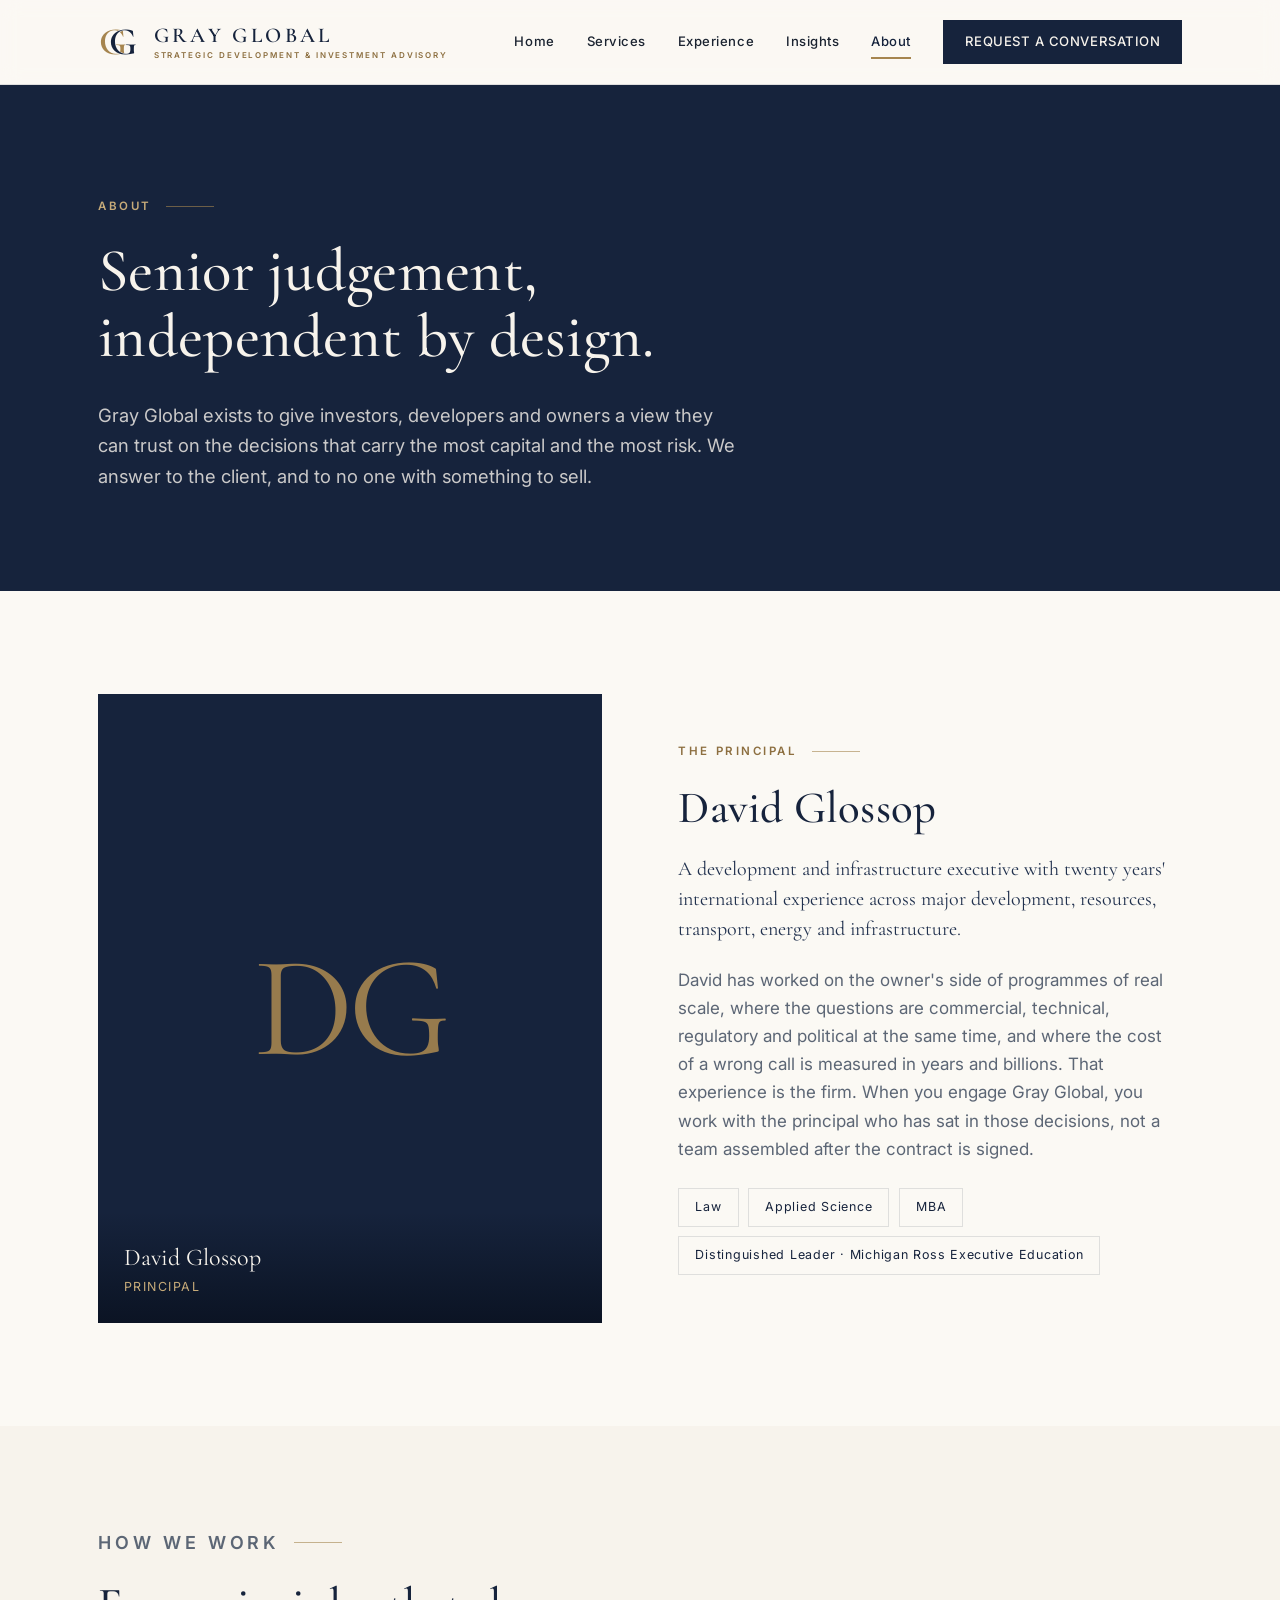
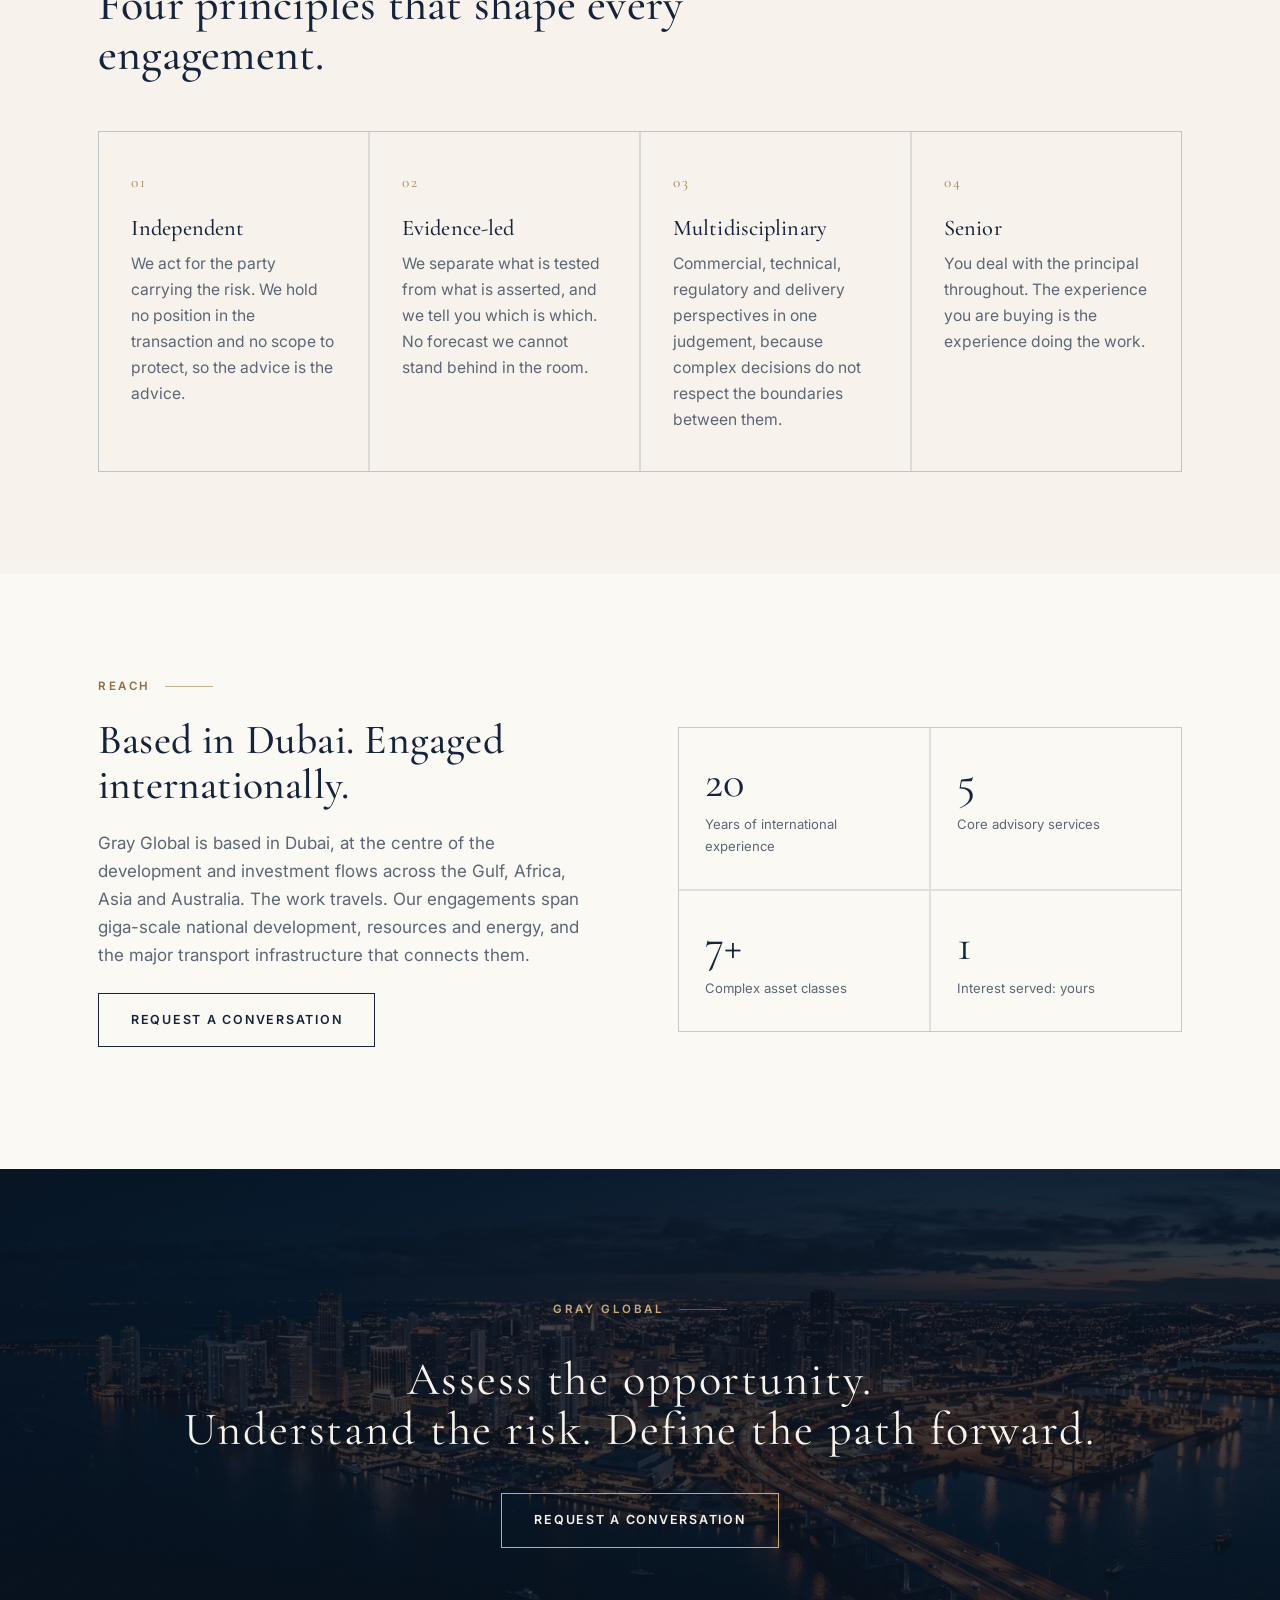
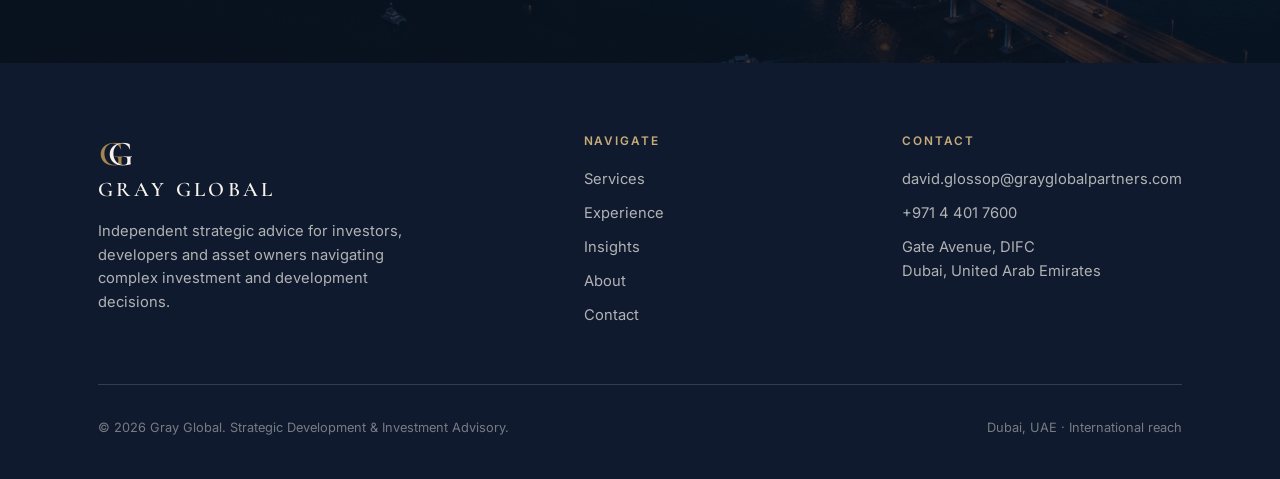
==== public/about.html @ 7c4947dd "Gray Global marketing site: six pages, three insight articles, custom imagery Hand-built static site" ====
<!DOCTYPE html>
<html lang="en">
<head>
<meta charset="utf-8">
<meta name="viewport" content="width=device-width, initial-scale=1">
<title>About — Gray Global</title>
<meta name="description" content="Gray Global is led by David Glossop, a development and infrastructure executive with twenty years' international experience. Independent by design. Dubai, UAE.">
<link rel="icon" href="img/favicon.svg" type="image/svg+xml">
<link rel="preconnect" href="https://fonts.googleapis.com">
<link rel="preconnect" href="https://fonts.gstatic.com" crossorigin>
<link href="https://fonts.googleapis.com/css2?family=Cormorant+Garamond:wght@400;500;600&family=Inter:wght@300;400;500;600&display=swap" rel="stylesheet">
<link rel="stylesheet" href="css/style.css">
</head>
<body>

<header class="site-header">
  <div class="wrap">
    <a class="brand" href="index.html" aria-label="Gray Global home">
      <svg class="mark" viewBox="0 0 48 48" aria-hidden="true">
        <text x="1" y="38" font-size="44" font-weight="600" fill="#a6854f" style="font-family:var(--serif)">G</text>
        <text x="13" y="38" font-size="44" font-weight="600" fill="#16233c" stroke="#fbf9f4" stroke-width="1.1" paint-order="stroke" style="font-family:var(--serif)">G</text>
      </svg>
      <span class="word"><span class="name">GRAY GLOBAL</span><span class="sub">Strategic Development &amp; Investment Advisory</span></span>
    </a>
    <button class="nav-toggle" aria-label="Menu" onclick="document.getElementById('nav').classList.toggle('open')"><span></span><span></span><span></span></button>
    <nav class="nav" id="nav">
      <a href="index.html">Home</a>
      <a href="services.html">Services</a>
      <a href="experience.html">Experience</a>
      <a href="insights.html">Insights</a>
      <a href="about.html" class="active">About</a>
      <a href="contact.html" class="btn solid">Request a conversation</a>
    </nav>
  </div>
</header>

<section class="bg-navy" style="padding:clamp(5rem,9vw,7rem) 0 clamp(4rem,7vw,5rem)">
  <div class="wrap">
    <p class="eyebrow light">About</p>
    <h1 style="color:var(--cream);font-size:clamp(2.4rem,5vw,3.8rem);max-width:20ch">Senior judgement, independent by design.</h1>
    <p style="max-width:54ch;color:rgba(247,243,236,0.8);font-size:1.15rem">Gray Global exists to give investors, developers and owners a view they can trust on the decisions that carry the most capital and the most risk. We answer to the client, and to no one with something to sell.</p>
  </div>
</section>

<section>
  <div class="wrap">
    <div class="lead-split">
      <div class="portrait">
        <div class="initials">DG</div>
        <div class="cap"><div class="n">David Glossop</div><div class="r">Principal</div></div>
      </div>
      <div>
        <p class="eyebrow">The principal</p>
        <h2 style="font-size:clamp(2rem,3.5vw,2.8rem)">David Glossop</h2>
        <p class="lede">A development and infrastructure executive with twenty years' international experience across major development, resources, transport, energy and infrastructure.</p>
        <p style="color:var(--muted)">David has worked on the owner's side of programmes of real scale, where the questions are commercial, technical, regulatory and political at the same time, and where the cost of a wrong call is measured in years and billions. That experience is the firm. When you engage Gray Global, you work with the principal who has sat in those decisions, not a team assembled after the contract is signed.</p>
        <div class="creds">
          <span class="cred">Law</span>
          <span class="cred">Applied Science</span>
          <span class="cred">MBA</span>
          <span class="cred">Distinguished Leader · Michigan Ross Executive Education</span>
        </div>
      </div>
    </div>
  </div>
</section>

<section class="bg-cream">
  <div class="wrap">
    <div class="section-head">
      <p class="eyebrow">How we work</p>
      <h2>Four principles that shape every engagement.</h2>
    </div>
    <div class="grid svc" style="grid-template-columns:repeat(auto-fit,minmax(240px,1fr))">
      <div class="card"><div class="num">01</div><h3>Independent</h3><p>We act for the party carrying the risk. We hold no position in the transaction and no scope to protect, so the advice is the advice.</p></div>
      <div class="card"><div class="num">02</div><h3>Evidence-led</h3><p>We separate what is tested from what is asserted, and we tell you which is which. No forecast we cannot stand behind in the room.</p></div>
      <div class="card"><div class="num">03</div><h3>Multidisciplinary</h3><p>Commercial, technical, regulatory and delivery perspectives in one judgement, because complex decisions do not respect the boundaries between them.</p></div>
      <div class="card"><div class="num">04</div><h3>Senior</h3><p>You deal with the principal throughout. The experience you are buying is the experience doing the work.</p></div>
    </div>
  </div>
</section>

<section>
  <div class="wrap">
    <div class="lead-split">
      <div>
        <p class="eyebrow">Reach</p>
        <h2 style="font-size:clamp(2rem,3.5vw,2.6rem)">Based in Dubai. Engaged internationally.</h2>
        <p style="color:var(--muted)">Gray Global is based in Dubai, at the centre of the development and investment flows across the Gulf, Africa, Asia and Australia. The work travels. Our engagements span giga-scale national development, resources and energy, and the major transport infrastructure that connects them.</p>
        <p style="margin-top:1.5rem"><a href="contact.html" class="btn">Request a conversation</a></p>
      </div>
      <div class="facts">
        <div class="fact"><div class="big">20</div><div class="lbl">Years of international experience</div></div>
        <div class="fact"><div class="big">5</div><div class="lbl">Core advisory services</div></div>
        <div class="fact"><div class="big">7+</div><div class="lbl">Complex asset classes</div></div>
        <div class="fact"><div class="big">1</div><div class="lbl">Interest served: yours</div></div>
      </div>
    </div>
  </div>
</section>

<section class="band" style="padding:clamp(5rem,9vw,8rem) 0">
  <div class="bg" style="background-image:url('img/band.jpg')"></div>
  <div class="wrap">
    <p class="eyebrow center light">Gray Global</p>
    <h2>Assess the opportunity.<br>Understand the risk. Define the path forward.</h2>
    <a href="contact.html" class="btn light" style="margin-top:1rem">Request a conversation</a>
  </div>
</section>

<footer class="site-footer">
  <div class="wrap">
    <div class="top">
      <div>
        <a class="brand" href="index.html" style="gap:0.7rem">
          <svg class="mark" viewBox="0 0 48 48" aria-hidden="true" style="width:38px;height:38px">
            <text x="1" y="38" font-size="44" font-weight="600" fill="#a6854f" style="font-family:var(--serif)">G</text>
            <text x="13" y="38" font-size="44" font-weight="600" fill="#f7f3ec" style="font-family:var(--serif)">G</text>
          </svg>
          <span class="word"><span class="name" style="color:#f7f3ec;font-family:var(--serif);font-size:1.3rem;letter-spacing:0.16em">GRAY GLOBAL</span></span>
        </a>
        <p class="blurb">Independent strategic advice for investors, developers and asset owners navigating complex investment and development decisions.</p>
      </div>
      <div><h4>Navigate</h4><a href="services.html">Services</a><a href="experience.html">Experience</a><a href="insights.html">Insights</a><a href="about.html">About</a><a href="contact.html">Contact</a></div>
      <div><h4>Contact</h4><a href="mailto:david.glossop@grayglobalpartners.com">david.glossop@grayglobalpartners.com</a><a href="tel:+97144017600">+971 4 401 7600</a><span style="display:block;margin-top:0.6rem;color:rgba(247,243,236,0.7)">Gate Avenue, DIFC<br>Dubai, United Arab Emirates</span></div>
    </div>
    <div class="bottom"><span>© 2026 Gray Global. Strategic Development &amp; Investment Advisory.</span><span>Dubai, UAE · International reach</span></div>
  </div>
</footer>

</body>
</html>
---- public/css/style.css ----
/* Gray Global — design system
   Palette and type lifted from the capability-statement flyer:
   deep navy, muted bronze, warm cream, classical serif display. */

:root {
  --navy:        #16233c;
  --navy-deep:   #0f1a2e;
  --navy-soft:   #22324f;
  --bronze:      #a6854f;
  --bronze-dim:  #8d6f40;
  --bronze-light:#c7ab79;
  --cream:       #f7f3ec;
  --paper:       #fbf9f4;
  --ink:         #1b2330;
  --muted:       #5c6675;
  --line:        rgba(22, 35, 60, 0.12);
  --line-light:  rgba(247, 243, 236, 0.16);

  --serif: "Cormorant Garamond", Georgia, "Times New Roman", serif;
  --sans:  "Inter", -apple-system, BlinkMacSystemFont, "Segoe UI", Helvetica, Arial, sans-serif;

  --wrap: 1180px;
  --gutter: clamp(1.25rem, 4vw, 3rem);
}

*, *::before, *::after { box-sizing: border-box; }

html { scroll-behavior: smooth; -webkit-text-size-adjust: 100%; }

body {
  margin: 0;
  font-family: var(--sans);
  color: var(--ink);
  background: var(--paper);
  font-size: 17px;
  line-height: 1.65;
  font-weight: 400;
  -webkit-font-smoothing: antialiased;
  text-rendering: optimizeLegibility;
}

h1, h2, h3, h4 {
  font-family: var(--serif);
  font-weight: 500;
  line-height: 1.08;
  color: var(--navy);
  margin: 0 0 0.5em;
  letter-spacing: 0.005em;
}

p { margin: 0 0 1.1em; }
a { color: var(--bronze-dim); text-decoration: none; transition: color .2s ease; }
a:hover { color: var(--navy); }
img { max-width: 100%; display: block; }

.wrap { max-width: var(--wrap); margin: 0 auto; padding: 0 var(--gutter); }

.eyebrow {
  font-family: var(--sans);
  font-size: 0.72rem;
  font-weight: 600;
  letter-spacing: 0.22em;
  text-transform: uppercase;
  color: var(--bronze-dim);
  margin: 0 0 1.4rem;
  display: flex;
  align-items: center;
  gap: 0.9rem;
}
.eyebrow::after {
  content: "";
  flex: 0 0 48px;
  height: 1px;
  background: var(--bronze);
  opacity: 0.6;
}
.eyebrow.center { justify-content: center; }
.eyebrow.light { color: var(--bronze-light); }

/* ---------- buttons ---------- */
.btn {
  display: inline-block;
  font-family: var(--sans);
  font-size: 0.78rem;
  font-weight: 600;
  letter-spacing: 0.14em;
  text-transform: uppercase;
  padding: 1rem 2rem;
  border: 1px solid var(--navy);
  color: var(--navy);
  background: transparent;
  cursor: pointer;
  transition: all .25s ease;
}
.btn:hover { background: var(--navy); color: var(--cream); }
.btn.solid { background: var(--navy); color: var(--cream); }
.btn.solid:hover { background: var(--bronze); border-color: var(--bronze); color: #fff; }
.btn.light { border-color: var(--bronze-light); color: var(--cream); }
.btn.light:hover { background: var(--bronze); border-color: var(--bronze); color: #fff; }

/* ---------- header ---------- */
.site-header {
  position: sticky; top: 0; z-index: 50;
  background: rgba(251, 249, 244, 0.86);
  backdrop-filter: saturate(140%) blur(10px);
  border-bottom: 1px solid var(--line);
}
.site-header .wrap {
  display: flex; align-items: center; justify-content: space-between;
  height: 84px;
}
.brand { display: flex; align-items: center; gap: 0.85rem; }
.brand .mark { width: 42px; height: 42px; flex: none; }
.brand .word { display: flex; flex-direction: column; line-height: 1; }
.brand .word .name {
  font-family: var(--serif); font-size: 1.32rem; font-weight: 600;
  letter-spacing: 0.16em; color: var(--navy);
}
.brand .word .sub {
  font-family: var(--sans); font-size: 0.5rem; font-weight: 600;
  letter-spacing: 0.24em; text-transform: uppercase; color: var(--bronze-dim);
  margin-top: 4px;
}
.nav { display: flex; align-items: center; gap: 2rem; }
.nav a {
  font-family: var(--sans); font-size: 0.82rem; font-weight: 500;
  letter-spacing: 0.04em; color: var(--ink); position: relative; padding: 4px 0;
}
.nav a:hover, .nav a.active { color: var(--navy); }
.nav a.active::after {
  content: ""; position: absolute; left: 0; right: 0; bottom: -2px;
  height: 2px; background: var(--bronze);
}
.nav .btn { padding: 0.65rem 1.3rem; }
.nav-toggle { display: none; background: none; border: 0; cursor: pointer; padding: 8px; }
.nav-toggle span { display: block; width: 24px; height: 2px; background: var(--navy); margin: 5px 0; transition: .2s; }

/* ---------- hero ---------- */
.hero {
  position: relative;
  min-height: 86vh;
  display: flex; align-items: center;
  color: var(--cream);
  overflow: hidden;
}
.hero .bg {
  position: absolute; inset: 0;
  background: var(--navy-deep) center/cover no-repeat;
  z-index: 0;
}
.hero .bg::after {
  content: ""; position: absolute; inset: 0;
  background: linear-gradient(100deg, rgba(10,18,33,0.92) 0%, rgba(10,18,33,0.70) 42%, rgba(10,18,33,0.25) 100%);
}
.hero .wrap { position: relative; z-index: 2; padding-top: 4rem; padding-bottom: 4rem; }
.hero h1 {
  color: var(--cream);
  font-size: clamp(2.6rem, 6vw, 4.9rem);
  font-weight: 500;
  max-width: 15ch;
  margin-bottom: 1.6rem;
}
.hero .lead {
  font-size: clamp(1.05rem, 1.6vw, 1.3rem);
  max-width: 46ch; color: rgba(247,243,236,0.82); font-weight: 300;
  margin-bottom: 2.4rem;
}
.hero .cta-row { display: flex; gap: 1rem; flex-wrap: wrap; }

/* ---------- generic section ---------- */
section { padding: clamp(4rem, 8vw, 7rem) 0; }
.section-head { max-width: 62ch; margin-bottom: 3.2rem; }
.section-head.center { margin-left: auto; margin-right: auto; text-align: center; }
.section-head h2 { font-size: clamp(2rem, 3.6vw, 3rem); }
.section-head p { color: var(--muted); font-size: 1.12rem; }
.lede { font-size: 1.25rem; color: var(--navy-soft); font-family: var(--serif); font-weight: 400; line-height: 1.5; }

.bg-cream { background: var(--cream); }
.bg-navy { background: var(--navy); color: rgba(247,243,236,0.82); }
.bg-navy h2, .bg-navy h3 { color: var(--cream); }

/* intro statement */
.statement { text-align: center; }
.statement p {
  font-family: var(--serif); font-weight: 400;
  font-size: clamp(1.5rem, 3vw, 2.2rem); line-height: 1.4;
  color: var(--navy); max-width: 24ch; margin: 0 auto; letter-spacing: 0.01em;
}
.statement p .accent { color: var(--bronze-dim); }

/* ---------- service cards ---------- */
.grid { display: grid; gap: 2px; background: var(--line); border: 1px solid var(--line); }
.grid.svc { grid-template-columns: repeat(auto-fit, minmax(230px, 1fr)); }
.card {
  background: var(--paper); padding: 2.4rem 2rem;
  display: flex; flex-direction: column;
}
.bg-cream .card { background: var(--cream); }
.card .ico {
  width: 34px; height: 34px; color: var(--bronze); margin-bottom: 1.5rem;
}
.card h3 { font-size: 1.4rem; margin-bottom: 0.7rem; }
.card p { color: var(--muted); font-size: 0.98rem; margin-bottom: 0; }
.card .num {
  font-family: var(--serif); font-size: 0.95rem; color: var(--bronze);
  letter-spacing: 0.1em; margin-bottom: 1.3rem;
}

/* ---------- service detail rows ---------- */
.svc-row {
  display: grid; grid-template-columns: 0.9fr 1.4fr; gap: clamp(2rem, 6vw, 5rem);
  padding: clamp(2.6rem, 5vw, 4rem) 0; border-top: 1px solid var(--line);
  align-items: start;
}
.svc-row:last-child { border-bottom: 1px solid var(--line); }
.svc-row .num-lg { font-family: var(--serif); font-size: 2.4rem; color: var(--bronze); line-height: 1; }
.svc-row h3 { font-size: 1.9rem; margin-top: 0.6rem; }
.svc-row .detail p:last-child { margin-bottom: 0; }
.svc-row .detail .tags { display: flex; flex-wrap: wrap; gap: 0.5rem; margin-top: 1.4rem; }
.tag {
  font-family: var(--sans); font-size: 0.72rem; font-weight: 500; letter-spacing: 0.04em;
  color: var(--navy-soft); border: 1px solid var(--line); padding: 0.4rem 0.85rem; border-radius: 2px;
}

/* ---------- experience tiles ---------- */
.tiles { display: grid; grid-template-columns: repeat(auto-fit, minmax(300px, 1fr)); gap: 1.6rem; }
.tile { position: relative; overflow: hidden; min-height: 320px; display: flex; align-items: flex-end; color: var(--cream); }
.tile img { position: absolute; inset: 0; width: 100%; height: 100%; object-fit: cover; z-index: 0; transition: transform .6s ease; }
.tile::after { content: ""; position: absolute; inset: 0; background: linear-gradient(to top, rgba(10,18,33,0.92) 8%, rgba(10,18,33,0.15) 75%); z-index: 1; }
.tile:hover img { transform: scale(1.05); }
.tile .tile-body { position: relative; z-index: 2; padding: 1.8rem; }
.tile h3 { color: var(--cream); font-size: 1.5rem; margin-bottom: 0.4rem; }
.tile p { color: rgba(247,243,236,0.78); font-size: 0.9rem; margin: 0; }

/* ---------- engagements list ---------- */
.eng { border-top: 1px solid var(--line); padding: 2.4rem 0; display: grid; grid-template-columns: 0.5fr 1.5fr; gap: 2rem; }
.eng:last-child { border-bottom: 1px solid var(--line); }
.eng .proj { font-family: var(--serif); font-size: 1.55rem; color: var(--navy); }
.eng .meta { font-size: 0.78rem; letter-spacing: 0.1em; text-transform: uppercase; color: var(--bronze-dim); margin-top: 0.4rem; }
.eng .body p:last-child { margin-bottom: 0; }

/* ---------- logos strip ---------- */
.logos { display: flex; flex-wrap: wrap; justify-content: center; gap: 1rem 0; align-items: center; }
.logos span {
  font-family: var(--serif); font-size: 1.15rem; letter-spacing: 0.08em; color: var(--navy);
  padding: 0.3rem 1.8rem; position: relative; opacity: 0.82;
}
.logos span + span::before {
  content: ""; position: absolute; left: 0; top: 50%; transform: translateY(-50%);
  height: 1.1rem; width: 1px; background: var(--line);
}

/* ---------- CTA band ---------- */
.band { position: relative; color: var(--cream); text-align: center; overflow: hidden; }
.band .bg { position: absolute; inset: 0; background: var(--navy-deep) center/cover no-repeat; z-index: 0; }
.band .bg::after { content: ""; position: absolute; inset: 0; background: rgba(10,18,33,0.78); }
.band .wrap { position: relative; z-index: 2; }
.band h2 { color: var(--cream); font-size: clamp(1.8rem, 4vw, 2.9rem); font-weight: 400; letter-spacing: 0.04em; }
.band p { color: rgba(247,243,236,0.8); max-width: 52ch; margin: 1rem auto 2.2rem; }

/* ---------- insights ---------- */
.posts { display: grid; grid-template-columns: repeat(auto-fit, minmax(300px, 1fr)); gap: 2.4rem; }
.post { display: flex; flex-direction: column; }
.post .kicker { font-size: 0.72rem; letter-spacing: 0.16em; text-transform: uppercase; color: var(--bronze-dim); margin-bottom: 0.9rem; }
.post h3 { font-size: 1.65rem; margin-bottom: 0.7rem; }
.post h3 a { color: var(--navy); }
.post h3 a:hover { color: var(--bronze-dim); }
.post p { color: var(--muted); font-size: 0.98rem; }
.post .read { font-size: 0.78rem; letter-spacing: 0.1em; text-transform: uppercase; color: var(--bronze-dim); font-weight: 600; margin-top: auto; }

/* article */
.article { max-width: 44rem; margin: 0 auto; }
.article .kicker { font-size: 0.74rem; letter-spacing: 0.16em; text-transform: uppercase; color: var(--bronze-dim); margin-bottom: 1.2rem; }
.article h1 { font-size: clamp(2.2rem, 4.5vw, 3.4rem); margin-bottom: 1.2rem; }
.article .byline { color: var(--muted); font-size: 0.9rem; margin-bottom: 2.6rem; padding-bottom: 2rem; border-bottom: 1px solid var(--line); }
.article h2 { font-size: 1.7rem; margin: 2.4rem 0 0.8rem; }
.article p { font-size: 1.08rem; line-height: 1.75; }
.article blockquote { margin: 2rem 0; padding-left: 1.6rem; border-left: 2px solid var(--bronze); font-family: var(--serif); font-size: 1.4rem; line-height: 1.5; color: var(--navy); }

/* ---------- about ---------- */
.lead-split { display: grid; grid-template-columns: 1fr 1fr; gap: clamp(2rem, 6vw, 5rem); align-items: center; }
.portrait { background: var(--navy); aspect-ratio: 4/5; position: relative; overflow: hidden; display: flex; align-items: flex-end; }
.portrait .initials { font-family: var(--serif); font-size: 9rem; color: var(--bronze); opacity: 0.9; position: absolute; inset: 0; display: flex; align-items: center; justify-content: center; letter-spacing: -0.04em; }
.portrait .cap { position: relative; z-index: 2; padding: 1.6rem; color: var(--cream); background: linear-gradient(to top, rgba(10,18,33,0.9), transparent); width: 100%; }
.portrait .cap .n { font-family: var(--serif); font-size: 1.5rem; }
.portrait .cap .r { font-size: 0.78rem; letter-spacing: 0.12em; text-transform: uppercase; color: var(--bronze-light); }
.creds { display: flex; flex-wrap: wrap; gap: 0.6rem; margin-top: 1.6rem; }
.cred { font-family: var(--sans); font-size: 0.78rem; letter-spacing: 0.06em; color: var(--navy); border: 1px solid var(--line); padding: 0.5rem 1rem; }

.facts { display: grid; grid-template-columns: repeat(auto-fit, minmax(180px, 1fr)); gap: 2px; background: var(--line); border: 1px solid var(--line); margin-top: 1rem; }
.fact { background: var(--paper); padding: 2rem 1.6rem; }
.bg-cream .fact { background: var(--cream); }
.fact .big { font-family: var(--serif); font-size: 2.8rem; color: var(--navy); line-height: 1; }
.fact .lbl { font-size: 0.82rem; color: var(--muted); margin-top: 0.6rem; }

/* ---------- contact ---------- */
.contact-grid { display: grid; grid-template-columns: 1fr 1fr; gap: clamp(2.5rem, 6vw, 5rem); }
.field { margin-bottom: 1.4rem; }
.field label { display: block; font-size: 0.74rem; letter-spacing: 0.1em; text-transform: uppercase; color: var(--navy-soft); font-weight: 600; margin-bottom: 0.55rem; }
.field input, .field textarea, .field select {
  width: 100%; font-family: var(--sans); font-size: 1rem; color: var(--ink);
  padding: 0.85rem 1rem; border: 1px solid var(--line); background: #fff; border-radius: 2px;
}
.field input:focus, .field textarea:focus, .field select:focus { outline: none; border-color: var(--bronze); }
.field textarea { min-height: 140px; resize: vertical; }
.form-note { font-size: 0.82rem; color: var(--muted); margin-top: 1rem; }
.form-ok { display: none; padding: 1.1rem 1.3rem; background: rgba(166,133,79,0.12); border: 1px solid var(--bronze); color: var(--navy); margin-bottom: 1.4rem; font-size: 0.95rem; }
.contact-detail { margin-bottom: 1.8rem; }
.contact-detail .k { font-size: 0.72rem; letter-spacing: 0.14em; text-transform: uppercase; color: var(--bronze-dim); margin-bottom: 0.3rem; }
.contact-detail .v { font-size: 1.15rem; color: var(--navy); font-family: var(--serif); }
.contact-detail .v a { color: var(--navy); }
.contact-detail .v a:hover { color: var(--bronze-dim); }

/* ---------- footer ---------- */
.site-footer { background: var(--navy-deep); color: rgba(247,243,236,0.7); padding: 4.5rem 0 2.5rem; font-size: 0.92rem; }
.site-footer .top { display: grid; grid-template-columns: 1.6fr 1fr 1fr; gap: 2.5rem; padding-bottom: 3rem; border-bottom: 1px solid var(--line-light); }
.site-footer h4 { color: var(--bronze-light); font-family: var(--sans); font-size: 0.74rem; letter-spacing: 0.16em; text-transform: uppercase; font-weight: 600; margin-bottom: 1.2rem; }
.site-footer a { color: rgba(247,243,236,0.7); display: block; margin-bottom: 0.6rem; }
.site-footer a:hover { color: var(--cream); }
.site-footer .brand .name { color: var(--cream); }
.site-footer .blurb { max-width: 34ch; margin-top: 1.2rem; line-height: 1.6; }
.site-footer .bottom { display: flex; justify-content: space-between; flex-wrap: wrap; gap: 1rem; padding-top: 2rem; font-size: 0.8rem; color: rgba(247,243,236,0.45); }

/* ---------- utilities ---------- */
.mt-0 { margin-top: 0; }
.center { text-align: center; }
.narrow { max-width: 54rem; }

/* ---------- responsive ---------- */
@media (max-width: 860px) {
  .nav { position: fixed; inset: 84px 0 auto 0; background: var(--paper); flex-direction: column; align-items: flex-start; gap: 0; padding: 1rem var(--gutter) 2rem; border-bottom: 1px solid var(--line); transform: translateY(-120%); transition: transform .3s ease; }
  .nav.open { transform: translateY(0); }
  .nav a { width: 100%; padding: 0.9rem 0; border-bottom: 1px solid var(--line); }
  .nav .btn { margin-top: 1rem; width: 100%; text-align: center; }
  .nav-toggle { display: block; }
  .svc-row { grid-template-columns: 1fr; gap: 1rem; }
  .eng { grid-template-columns: 1fr; gap: 0.6rem; }
  .lead-split, .contact-grid { grid-template-columns: 1fr; }
  .site-footer .top { grid-template-columns: 1fr; gap: 2rem; }
  .hero { min-height: 78vh; }
}
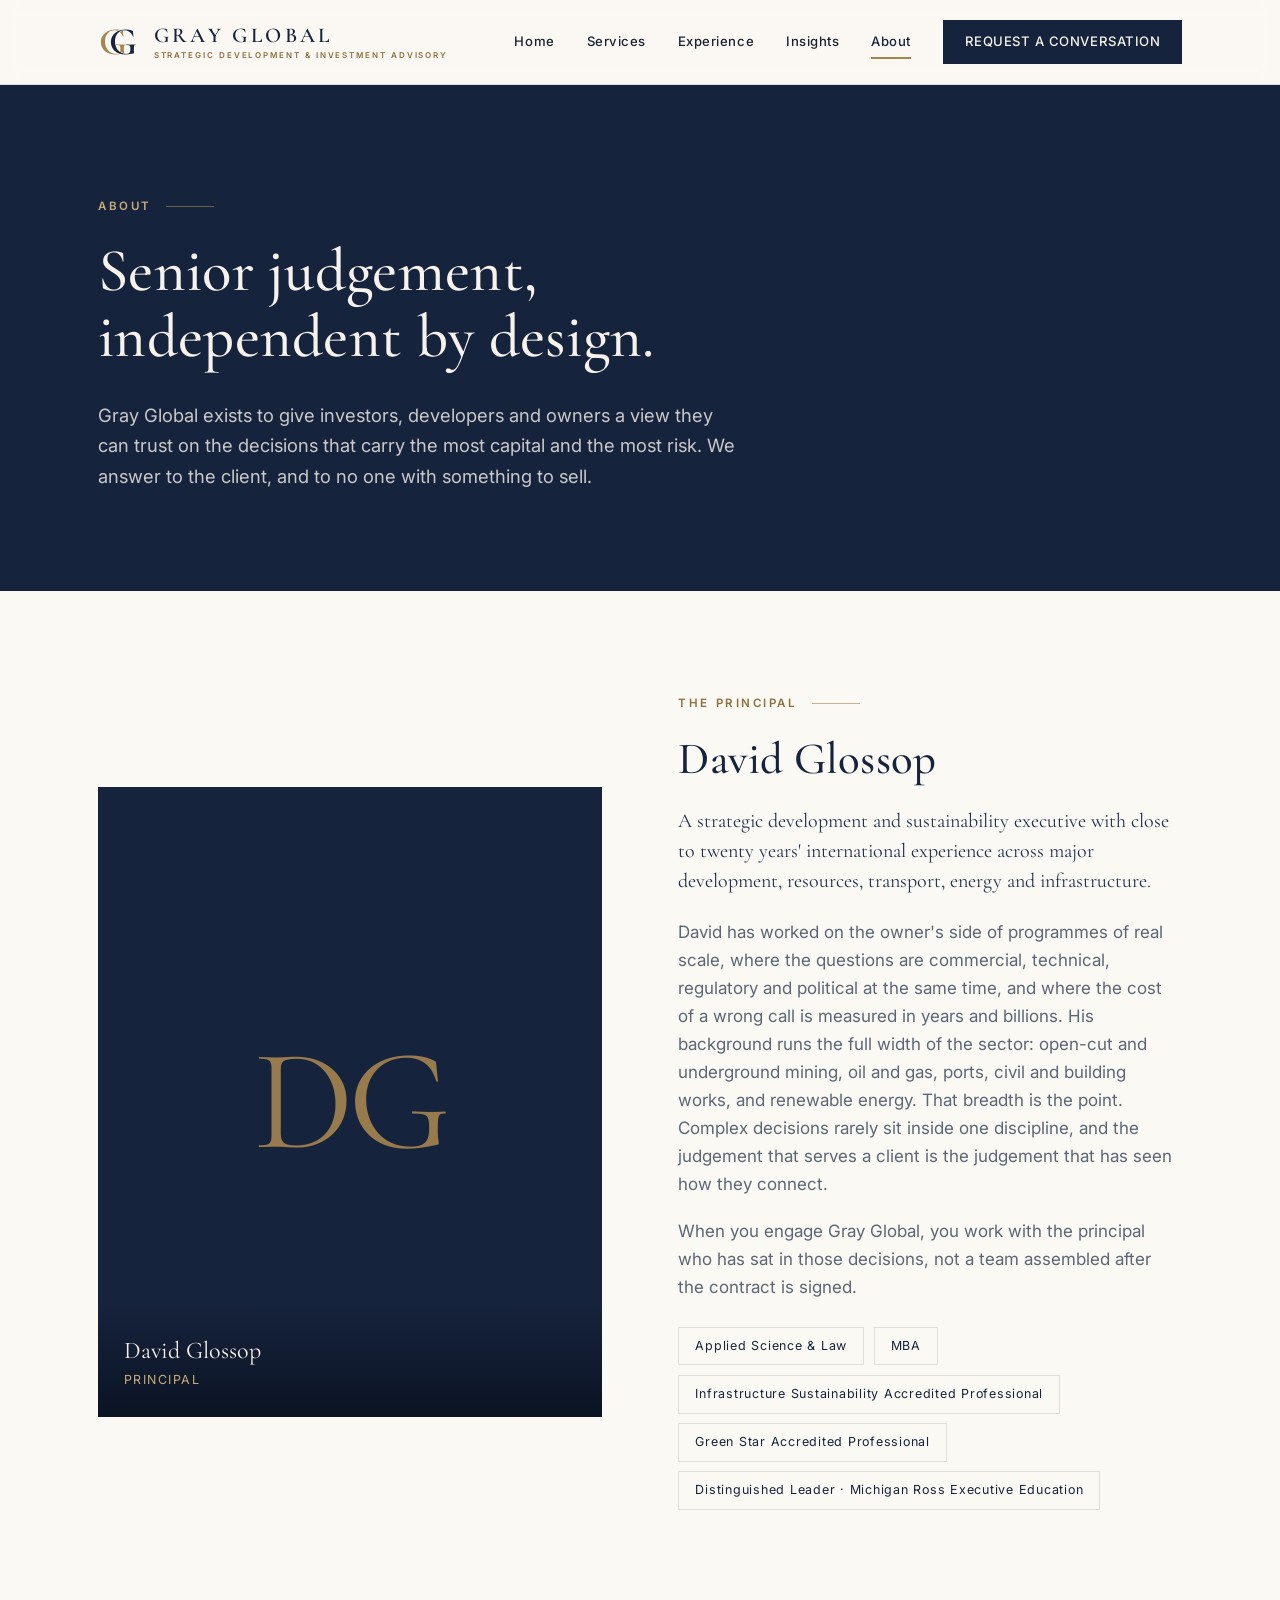
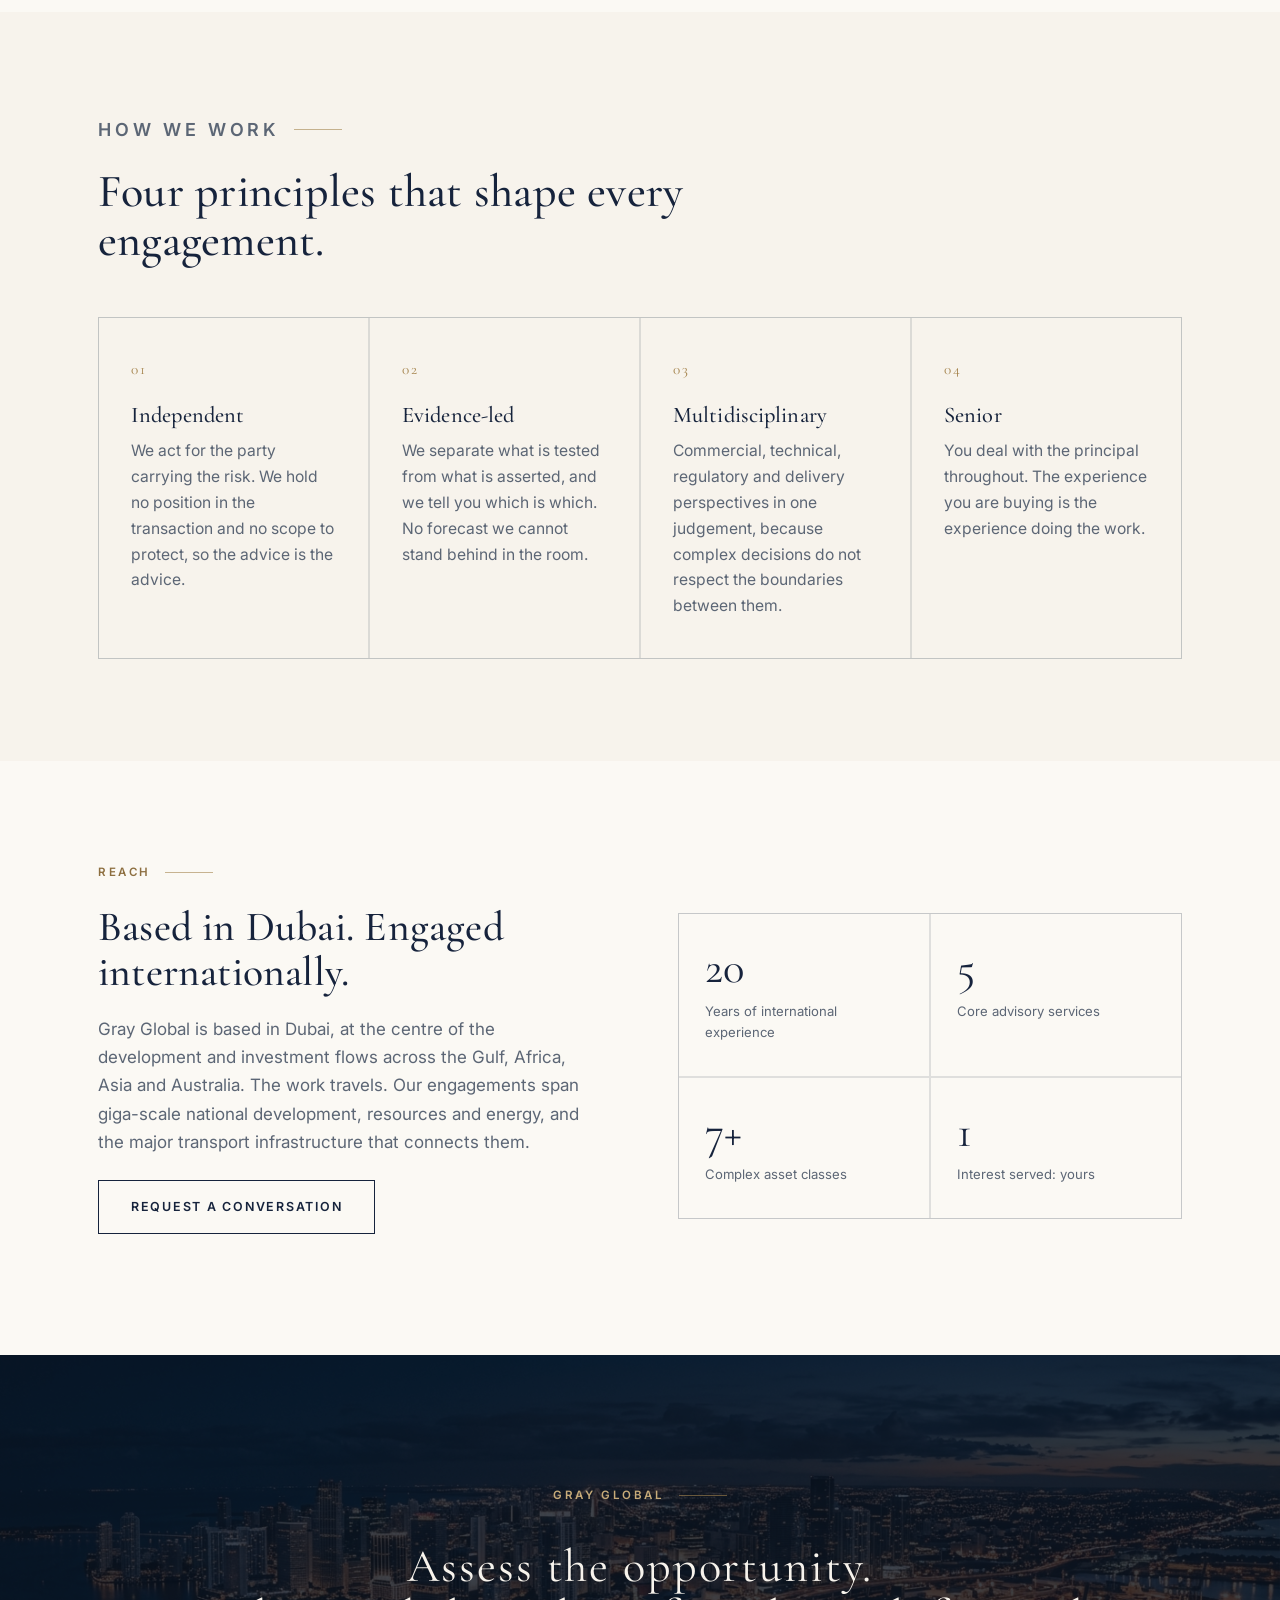
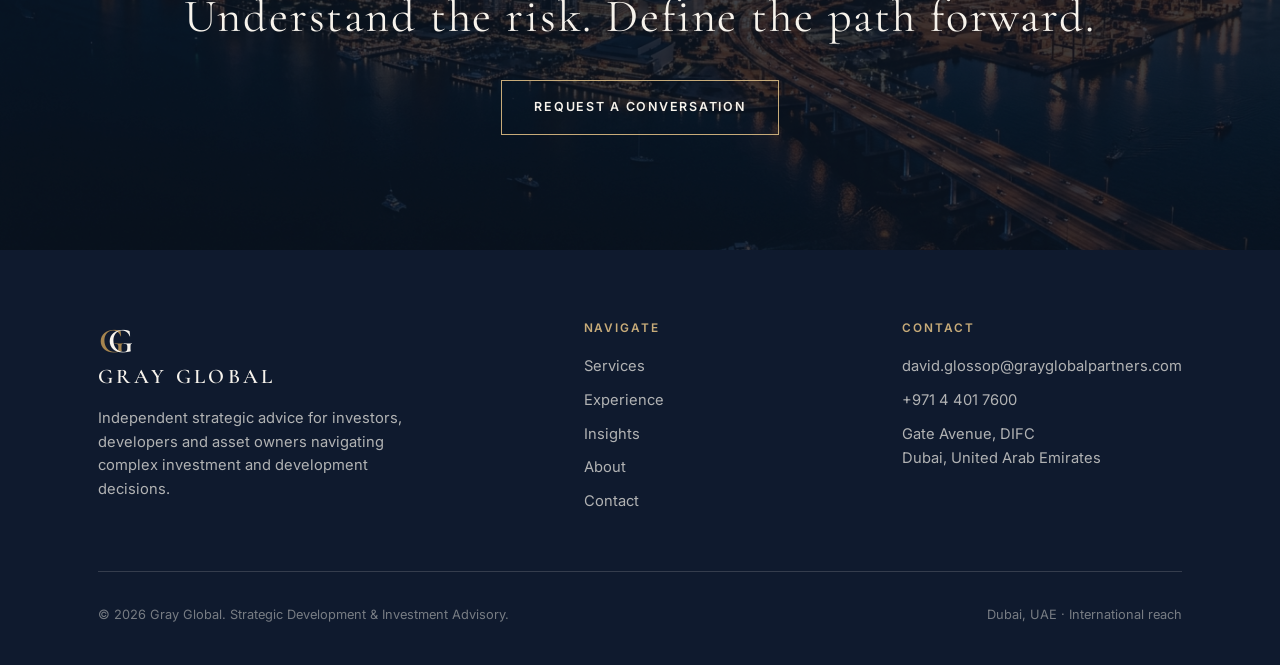
==== commit c3ff5d37: "About: real LinkedIn link + bio detail from David's public profile Sustainability + multi-sector dev" ====
--- a/public/about.html
+++ b/public/about.html
@@ -52,12 +52,14 @@
       <div>
         <p class="eyebrow">The principal</p>
         <h2 style="font-size:clamp(2rem,3.5vw,2.8rem)">David Glossop</h2>
-        <p class="lede">A development and infrastructure executive with twenty years' international experience across major development, resources, transport, energy and infrastructure.</p>
-        <p style="color:var(--muted)">David has worked on the owner's side of programmes of real scale, where the questions are commercial, technical, regulatory and political at the same time, and where the cost of a wrong call is measured in years and billions. That experience is the firm. When you engage Gray Global, you work with the principal who has sat in those decisions, not a team assembled after the contract is signed.</p>
+        <p class="lede">A strategic development and sustainability executive with close to twenty years' international experience across major development, resources, transport, energy and infrastructure.</p>
+        <p style="color:var(--muted)">David has worked on the owner's side of programmes of real scale, where the questions are commercial, technical, regulatory and political at the same time, and where the cost of a wrong call is measured in years and billions. His background runs the full width of the sector: open-cut and underground mining, oil and gas, ports, civil and building works, and renewable energy. That breadth is the point. Complex decisions rarely sit inside one discipline, and the judgement that serves a client is the judgement that has seen how they connect.</p>
+        <p style="color:var(--muted)">When you engage Gray Global, you work with the principal who has sat in those decisions, not a team assembled after the contract is signed.</p>
         <div class="creds">
-          <span class="cred">Law</span>
-          <span class="cred">Applied Science</span>
+          <span class="cred">Applied Science &amp; Law</span>
           <span class="cred">MBA</span>
+          <span class="cred">Infrastructure Sustainability Accredited Professional</span>
+          <span class="cred">Green Star Accredited Professional</span>
           <span class="cred">Distinguished Leader · Michigan Ross Executive Education</span>
         </div>
       </div>
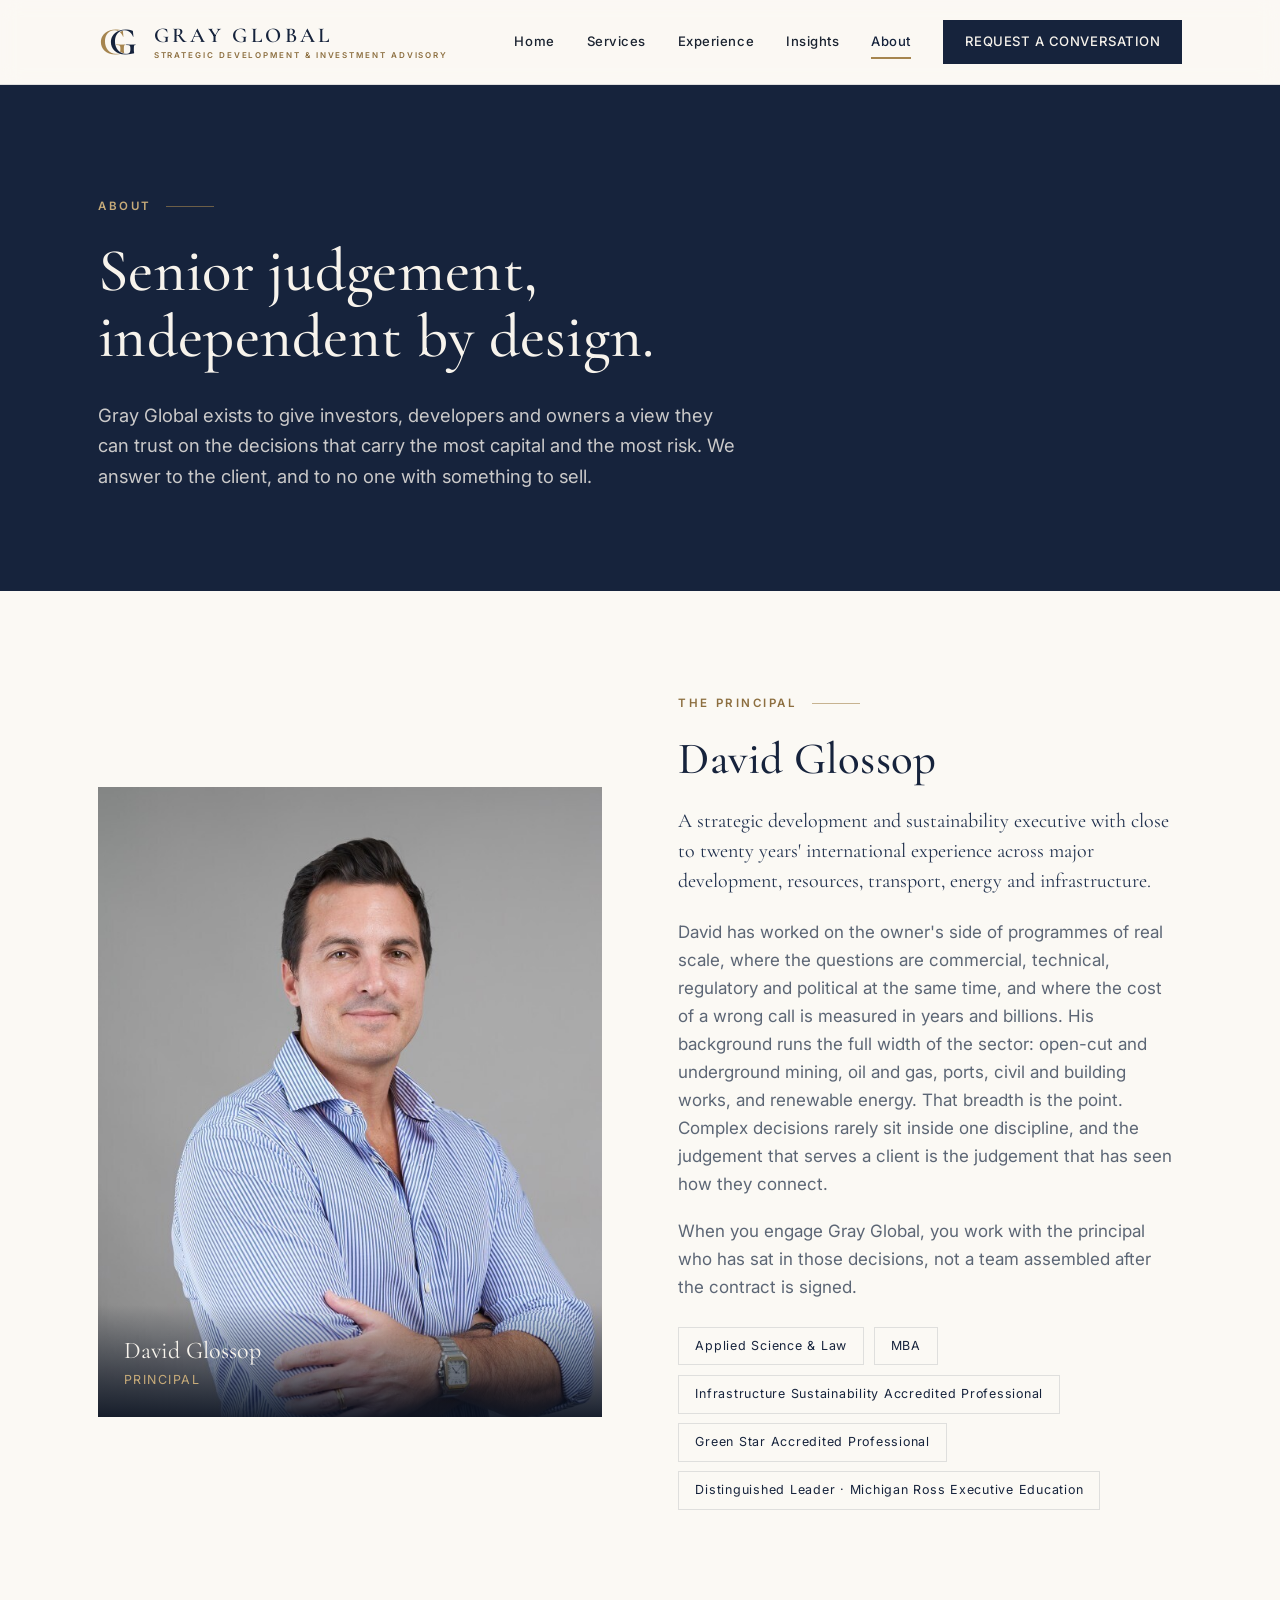
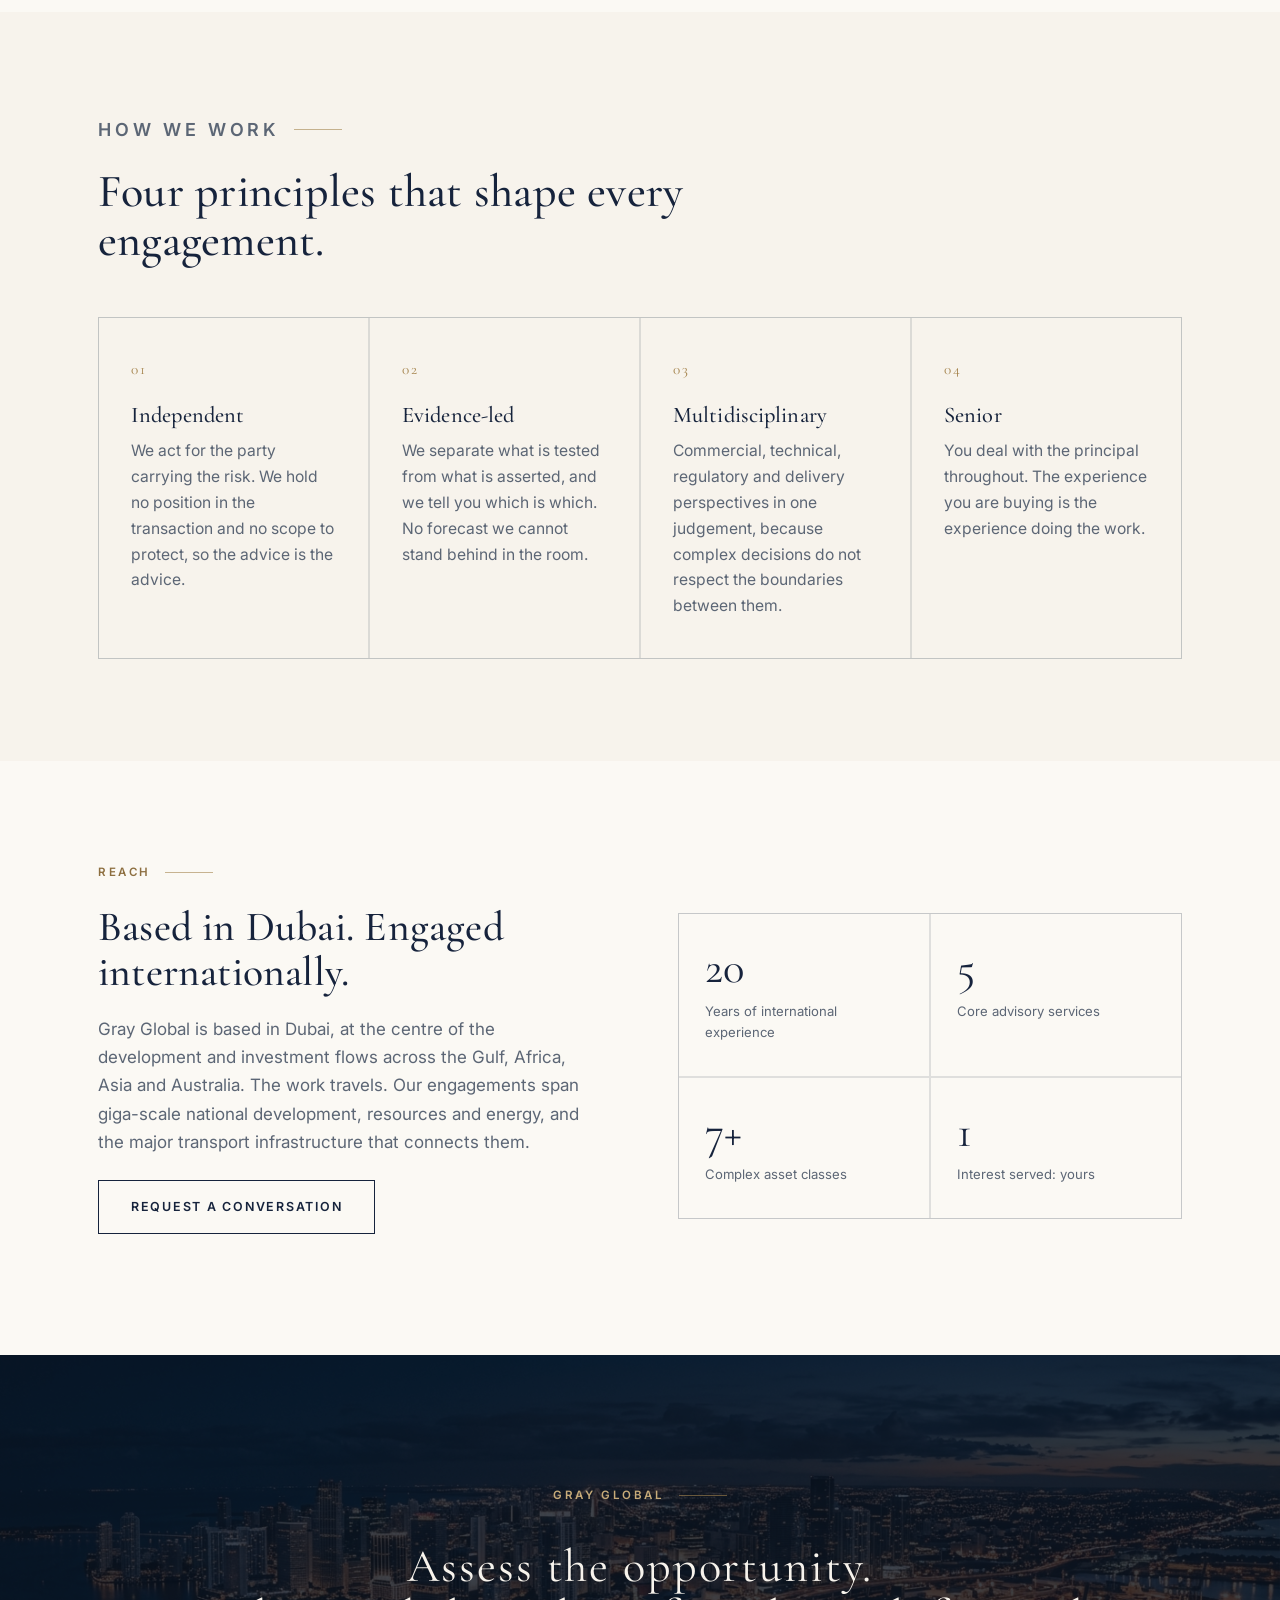
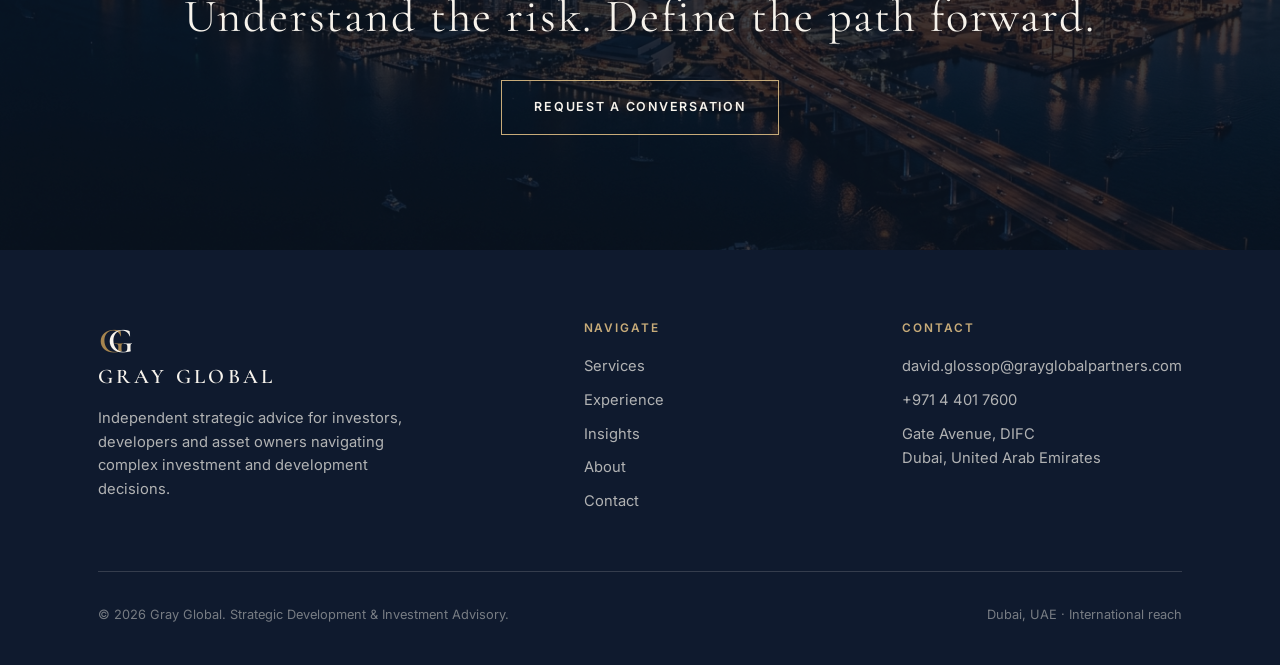
==== commit 7cca4138: "Add David's headshot; fix hero width alignment - Hero .wrap collapsed to content width inside its fl" ====
--- a/public/about.html
+++ b/public/about.html
@@ -46,7 +46,7 @@
   <div class="wrap">
     <div class="lead-split">
       <div class="portrait">
-        <div class="initials">DG</div>
+        <img src="img/david-glossop.jpg" alt="David Glossop, Principal of Gray Global">
         <div class="cap"><div class="n">David Glossop</div><div class="r">Principal</div></div>
       </div>
       <div>
--- a/public/css/style.css
+++ b/public/css/style.css
@@ -152,7 +152,7 @@
   content: ""; position: absolute; inset: 0;
   background: linear-gradient(100deg, rgba(10,18,33,0.92) 0%, rgba(10,18,33,0.70) 42%, rgba(10,18,33,0.25) 100%);
 }
-.hero .wrap { position: relative; z-index: 2; padding-top: 4rem; padding-bottom: 4rem; }
+.hero .wrap { position: relative; z-index: 2; width: 100%; padding-top: 4rem; padding-bottom: 4rem; }
 .hero h1 {
   color: var(--cream);
   font-size: clamp(2.6rem, 6vw, 4.9rem);
@@ -280,7 +280,8 @@
 /* ---------- about ---------- */
 .lead-split { display: grid; grid-template-columns: 1fr 1fr; gap: clamp(2rem, 6vw, 5rem); align-items: center; }
 .portrait { background: var(--navy); aspect-ratio: 4/5; position: relative; overflow: hidden; display: flex; align-items: flex-end; }
-.portrait .initials { font-family: var(--serif); font-size: 9rem; color: var(--bronze); opacity: 0.9; position: absolute; inset: 0; display: flex; align-items: center; justify-content: center; letter-spacing: -0.04em; }
+.portrait .initials { font-family: var(--serif); font-size: 9rem; color: var(--bronze); opacity: 0.9; position: absolute; inset: 0; display: flex; align-items: center; justify-content: center; letter-spacing: -0.04em; z-index: 0; }
+.portrait img { position: absolute; inset: 0; width: 100%; height: 100%; object-fit: cover; object-position: center 20%; z-index: 1; }
 .portrait .cap { position: relative; z-index: 2; padding: 1.6rem; color: var(--cream); background: linear-gradient(to top, rgba(10,18,33,0.9), transparent); width: 100%; }
 .portrait .cap .n { font-family: var(--serif); font-size: 1.5rem; }
 .portrait .cap .r { font-size: 0.78rem; letter-spacing: 0.12em; text-transform: uppercase; color: var(--bronze-light); }
